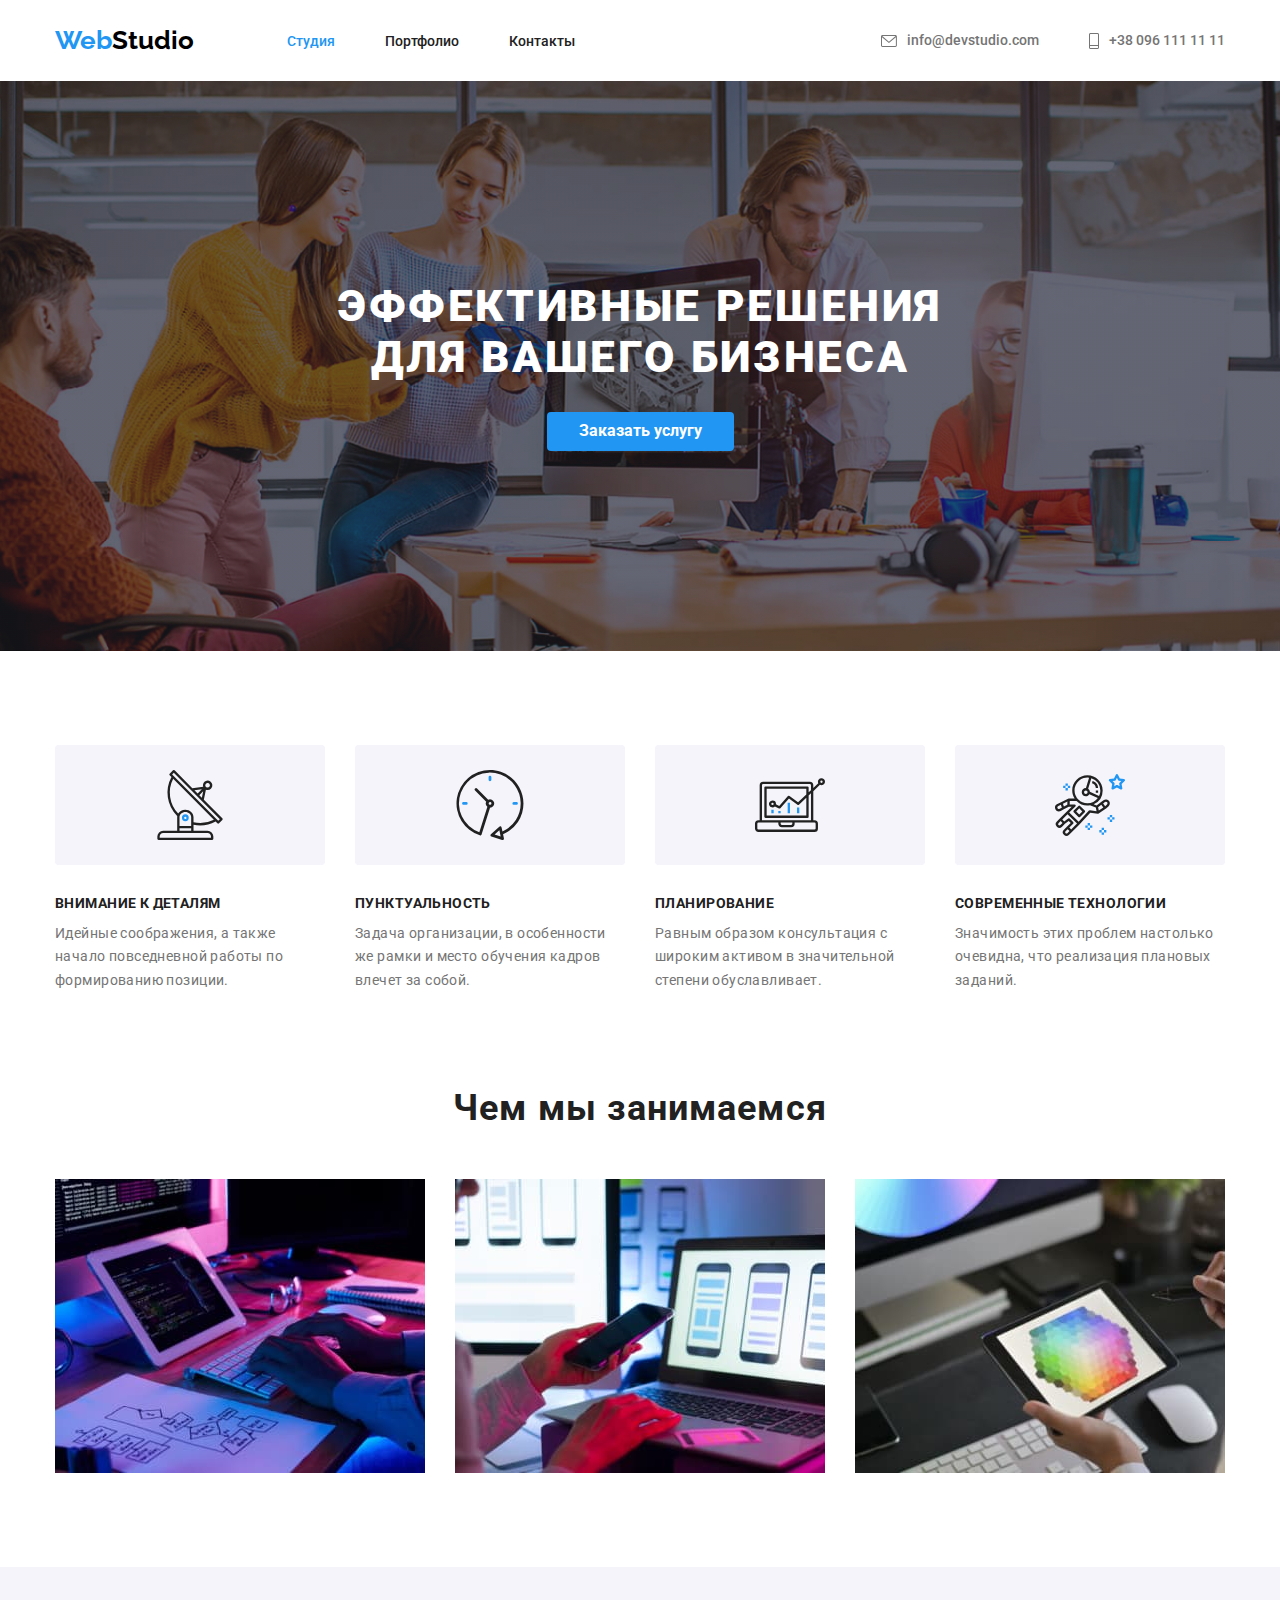
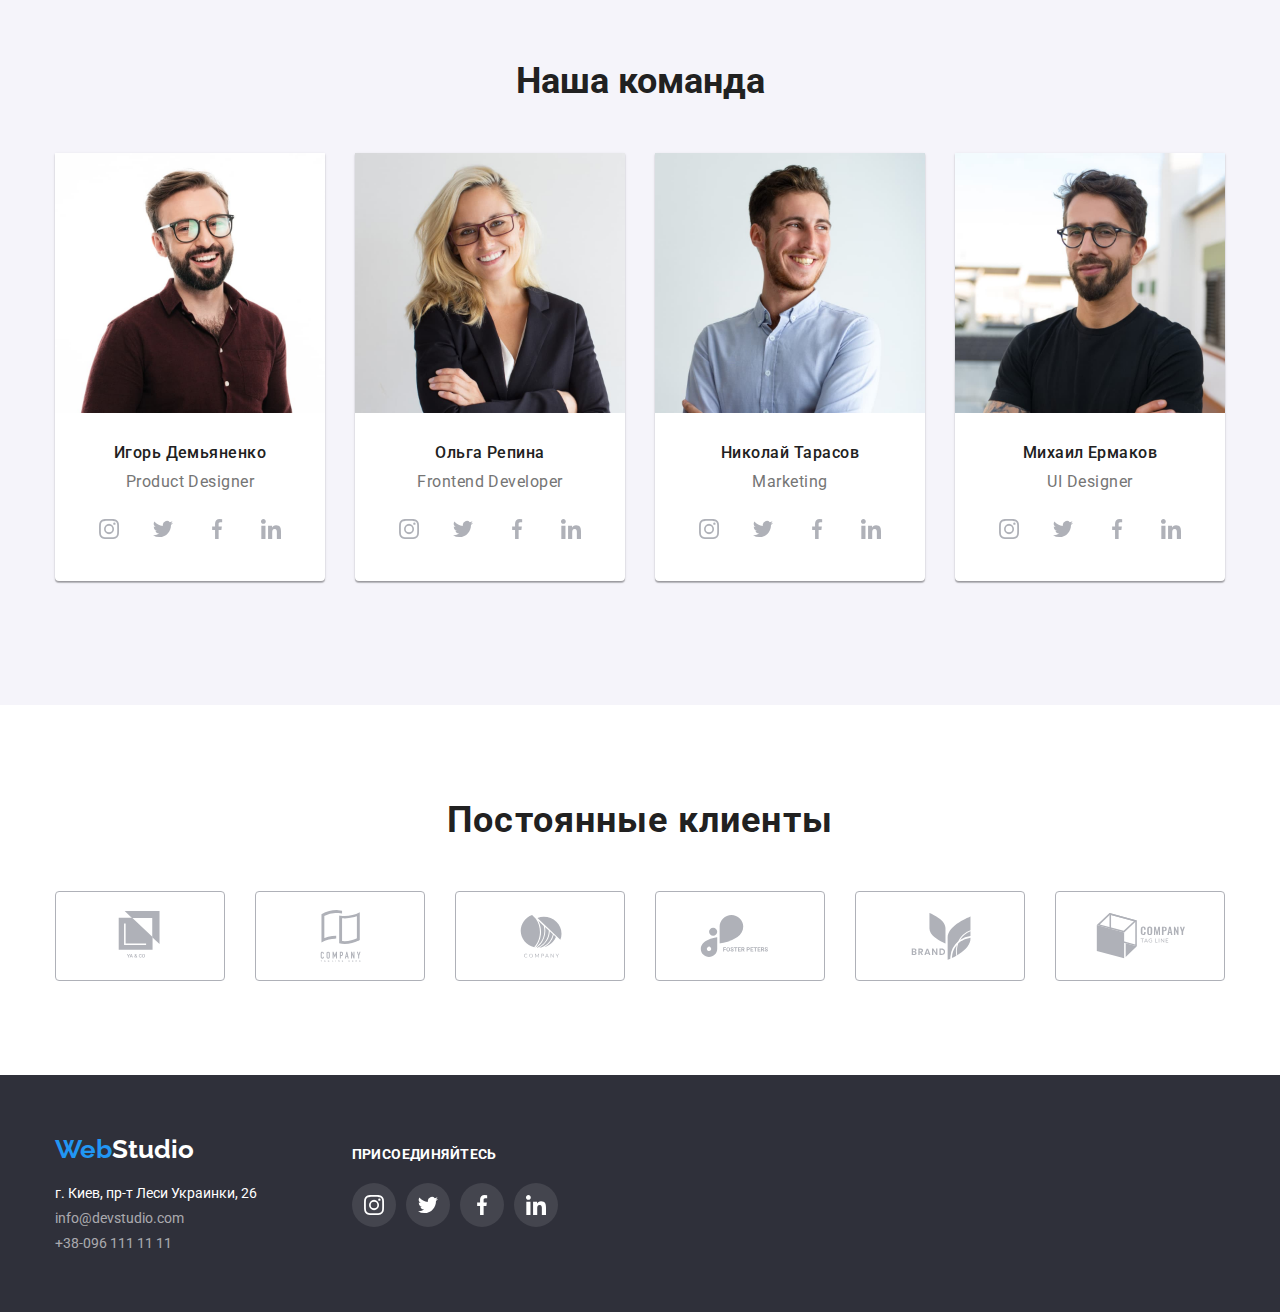
==== index.html @ b28bff88 "my five commit" ====
<!DOCTYPE html>
<html lang="ru">
<head>
    <meta charset="UTF-8">
    <meta name="viewport" content="width=device-width, initial-scale=1.0">
    <link rel="stylesheet" href="./css/normolize.css">
    <link rel="stylesheet" href="./css/style.css">
    <link rel="preconnect" href="https://fonts.gstatic.com">
    <link href="https://fonts.googleapis.com/css2?family=Raleway:wght@700&family=Roboto:wght@400;500;700;900&display=swap" rel="stylesheet">
    <title>WebStudio</title>
</head>
<body>

    <header class="header">
        <div class="container">
            <nav class="header-nav">
            <a class="logo" href="./index.html"><span class="logo-blue">Web</span>Studio</a>
            <ul class="nav-list">
                <li class="isActive"><a class="nav-link" href="./index.html">Студия</a></li>
                <li><a class="nav-link" href="./portfolio.html">Портфолио</a></li>
                <li><a class="nav-link" href="">Контакты</a></li>
            </ul>
            </nav>
            <ul class="contacts-list">
                <li class="contacts-aktive"><a class="contacts" href="mailto:info@devstudio.com">
                    <svg class="link-icon-mail" width="16" height="12">
                        <use href="./images/icons.svg#icon-mail"></use>
                    </svg>info@devstudio.com</a></li>
                <li class="contacts-aktive"><a class="contacts" href="tel:+38 096 111 11 11">
                    <svg class="link-icon-tel" width="10" height="16">
                        <use href="./images/icons.svg#icon-smartphone"></use>
                    </svg>+38 096 111 11 11</a></li>
            </ul>
            
        </div>
    </header>
    
    <main>
    <section class="hero">
        <div class="container">
            <h1>Эффективные решения<br/> для вашего бизнеса</h1>
            <a class="order" href="#">Заказать услугу</a>
        </div>
    </section>
    <section class="advantages">
        <div class="container">
            <ul class="advantages-list">
                <li class="advantages-li">
                    <div class="advantage-box">
                        <svg class="advantage-svg" width="270" height="120">
                            <use href="./images/icons.svg#icon-group-1"> </use>
                        </svg>
                    </div>
                    <div class="advantage-container">
                      <h3 class="advantages-title">Внимание к деталям</h3>
                      <p class="description">Идейные соображения, а также начало повседневной работы по формированию позиции.</p>
                    </div>
                </li>
                <li class="advantages-li">
                    <div class="advantage-box">
                        <svg class="advantage-svg" width="270" height="120">
                            <use href="./images/icons.svg#icon-group-2"> </use>
                        </svg>
                    </div>
                    <div class="advantage-container">
                      <h3 class="advantages-title">Пунктуальность</h3>
                      <p class="description">Задача организации, в особенности же рамки и место обучения кадров влечет за собой.</p>
                    </div>
                </li>
                <li class="advantages-li">
                    <div class="advantage-box">
                        <svg class="advantage-svg" width="270" height="120">
                            <use href="./images/icons.svg#icon-group-3"> </use>
                        </svg>
                    </div>
                    <div class="advantage-container">
                      <h3 class="advantages-title">Планирование</h3>
                      <p class="description">Равным образом консультация с широким активом в значительной степени обуславливает.</p>
                    </div>
                </li>
                <li class="advantages-li">
                    <div class="advantage-box">
                        <svg class="advantage-svg" width="270" height="120">
                            <use href="./images/icons.svg#icon-group-4"> </use>
                        </svg>
                    </div>
                    <div class="advantage-container">
                      <h3 class="advantages-title">Современные технологии</h3>
                      <p class="description">Значимость этих проблем настолько очевидна, что реализация плановых заданий.</p>
                    </div>
                </li>
            </ul>
        </div>
    </section>
    <section class="make">
        <div class="container">
        <h2 class="make-title">Чем мы занимаемся</h2>
          <ul class="make-list">
          <li>
              <div class="make-thumb">
                  <img src="./images/img.jpg" alt="Верстка">
              </div>
          </li>
          <li>
              <div class="make-thumb">
                  <img src="./images/img2.jpg" alt="Програмирование">
              </div>
          </li>
          <li>
              <div class="make-thumb">
                  <img src="./images/img3.jpg" alt="Дизайн">
              </div>
          </li>
          </ul>
        </div>
    </section>
    <section class="team-container">
        <div class="container">
            <h2 class="team-title">Наша команда</h2>
            <ul class="team">
                <div class="teamboxing">
                    <li class="team-box">
                      <div class="team-thumb">
                        <img src="./images/1.jpg" alt="Игорь Демьяненко">
                      </div>
                      <div class="container-team-title">
                        <h3 class="name">Игорь Демьяненко</h3>
                        <p class="specialty">Product Designer</p>
                        <ul class="socials">
                          <li class="social-list">
                            <a href="#" class="social-link" aria-label="на instagram">
                              <svg class="icon-social">
                                <use href="./images/icons.svg#icon-inst"></use>
                              </svg>
                            </a>
                          </li>
                          <li class="social-list">
                            <a href="#" class="social-link" aria-label="на twitter">
                              <svg class="icon-social">
                                <use href="./images/icons.svg#icon-tvit"></use>
                              </svg>
                            </a>
                          </li>
                          <li class="social-list">
                            <a href="#" class="social-link" aria-label="на facebook">
                              <svg class="icon-social">
                                <use href="./images/icons.svg#icon-face"></use>
                              </svg>
                            </a>
                          </li>
                          <li class="social-list">
                            <a href="#" class="social-link" aria-label="на linkedin">
                              <svg class="icon-social">
                                <use href="./images/icons.svg#icon-linkd"></use>
                              </svg>
                            </a>
                          </li>
                        </ul>
                      </div>
                    </li>
                </div>
                <div class="teamboxing">
                    <li class="team-box">
                      <div class="team-thumb">
                        <img src="./images/2.jpg" alt="Ольга Репина">
                      </div>
                      <div class="container-team-title">
                        <h3 class="name">Ольга Репина</h3>
                        <p class="specialty">Frontend Developer</p>
                        <ul class="socials">
                          <li class="social-list">
                            <a href="#" class="social-link" aria-label="на instagram">
                              <svg class="icon-social">
                                <use href="./images/icons.svg#icon-inst"></use>
                              </svg>
                            </a>
                          </li>
                          <li class="social-list">
                            <a href="#" class="social-link" aria-label="на twitter">
                              <svg class="icon-social">
                                <use href="./images/icons.svg#icon-tvit"></use>
                              </svg>
                            </a>
                          </li>
                          <li class="social-list">
                            <a href="#" class="social-link" aria-label="на facebook">
                              <svg class="icon-social">
                                <use href="./images/icons.svg#icon-face"></use>
                              </svg>
                            </a>
                          </li>
                          <li class="social-list">
                            <a href="#" class="social-link" aria-label="на linkedin">
                              <svg class="icon-social">
                                <use href="./images/icons.svg#icon-linkd"></use>
                              </svg>
                            </a>
                          </li>
                          </ul>
                        </div>   
                    </li>
                </div>
                <div class="teamboxing">
                    <li class="team-box">
                      <div class="team-thumb">
                        <img src="./images/3.jpg" alt="Николай Тарасов">
                      </div>
                      <div class="container-team-title">  
                        <h3 class="name">Николай Тарасов</h3>
                        <p class="specialty">Marketing</p>
                        <ul class="socials">
                          <li class="social-list">
                            <a href="#" class="social-link" aria-label="на instagram">
                              <svg class="icon-social">
                                <use href="./images/icons.svg#icon-inst"></use>
                              </svg>
                            </a>
                          </li>
                          <li class="social-list">
                            <a href="#" class="social-link" aria-label="на twitter">
                              <svg class="icon-social">
                                <use href="./images/icons.svg#icon-tvit"></use>
                              </svg>
                            </a>
                          </li>
                          <li class="social-list">
                            <a href="#" class="social-link" aria-label="на facebook">
                              <svg class="icon-social">
                                <use href="./images/icons.svg#icon-face"></use>
                              </svg>
                            </a>
                          </li>
                          <li class="social-list">
                            <a href="#" class="social-link" aria-label="на linkedin">
                              <svg class="icon-social">
                                <use href="./images/icons.svg#icon-linkd"></use>
                              </svg>
                            </a>
                          </li>
                        </ul>
                      </div> 
                    </li>
                </div>
                <div class="teamboxing">
                    <li class="team-box">
                      <div class="team-thumb">
                        <img src="./images/4.jpg" alt="Михаил Ермаков">
                      </div>
                      <div class="container-team-title">   
                        <h3 class="name">Михаил Ермаков</h3>
                        <p class="specialty">UI Designer</p>
                        <ul class="socials">
                          <li class="social-list">
                            <a href="#" class="social-link" aria-label="на instagram">
                              <svg class="icon-social">
                                <use href="./images/icons.svg#icon-inst"></use>
                              </svg>
                            </a>
                          </li>
                          <li class="social-list">
                            <a href="#" class="social-link" aria-label="на twitter">
                              <svg class="icon-social">
                                <use href="./images/icons.svg#icon-tvit"></use>
                              </svg>
                            </a>
                          </li>
                          <li class="social-list">
                            <a href="#" class="social-link" aria-label="на facebook">
                              <svg class="icon-social">
                                <use href="./images/icons.svg#icon-face"></use>
                              </svg>
                            </a>
                          </li>
                          <li class="social-list">
                            <a href="#" class="social-link" aria-label="на linkedin">
                              <svg class="icon-social">
                                <use href="./images/icons.svg#icon-linkd"></use>
                              </svg>
                            </a>
                          </li>
                        </ul>
                      </div>
                    </li>
                </div>
            </ul>
        </div>
    </section>
    <section class="clients">
        <div class="container">
            <h2 class="client-title">Постоянные клиенты</h2>
            <ul class="client-list">
                <li class="item">
                  <a class="client-link" href="#">
                    <svg class="icon-customer">
                      <use href="./images/icons.svg#icon-client-1"></use>
                    </svg>
                  </a>
                </li>
                <li class="item">
                    <a class="client-link" href="#">
                      <svg class="icon-customer">
                        <use href="./images/icons.svg#icon-client-2"></use>
                      </svg>
                    </a>
                </li>
                <li class="item">
                    <a class="client-link" href="#">
                      <svg class="icon-customer">
                        <use href="./images/icons.svg#icon-client-3"></use>
                      </svg>
                    </a>
                </li>
                <li class="item">
                    <a class="client-link" href="#">
                      <svg class="icon-customer">
                        <use href="./images/icons.svg#icon-client-4"></use>
                      </svg>
                    </a>
                </li>
                <li class="item">
                    <a class="client-link" href="#">
                      <svg class="icon-customer">
                        <use href="./images/icons.svg#icon-client-5"></use>
                      </svg>
                    </a>
                </li>
                <li class="item">
                    <a class="client-link" href="#">
                      <svg class="icon-customer">
                        <use href="./images/icons.svg#icon-client-6"></use>
                      </svg>
                    </a>
                </li>
            </ul>
        </div>

    </section>
   
    </main>
    <footer>
        <div class="container">
            <div class="footer-left">
                <a class="logo-footer" href="./index.html"><span class="logo-blue">Web</span>Studio</a>
                <address>
                <p class="adress">г. Киев, пр-т Леси Украинки, 26</p>
                <a class="footer-contacts" href="mailto:info@devstudio.com">info@devstudio.com</a>
                <a class="footer-contacts" href="tel:+38 096 111 11 11">+38-096 111 11 11</a>
                </address>
            </div>
            <div class="social-icons-footer">
                <h3 class="social-footer-item">присоединяйтесь</h3>
                <ul class="socials">
                    <li class="social-list">
                      <a href="#" class="social-link" aria-label="на instagram">
                        <svg class="icon-social">
                          <use href="./images/icons.svg#icon-inst"></use>
                        </svg>
                      </a>
                    </li>
                    <li class="social-list">
                      <a href="#" class="social-link" aria-label="на twitter">
                        <svg class="icon-social">
                          <use href="./images/icons.svg#icon-tvit"></use>
                        </svg>
                      </a>
                    </li>
                    <li class="social-list">
                      <a href="#" class="social-link" aria-label="на facebook">
                        <svg class="icon-social">
                          <use href="./images/icons.svg#icon-face"></use>
                        </svg>
                      </a>
                    </li>
                    <li class="social-list">
                      <a href="#" class="social-link" aria-label="на linkedin">
                        <svg class="icon-social">
                          <use href="./images/icons.svg#icon-linkd"></use>
                        </svg>
                      </a>
                    </li>
                    </ul>
            </div>
        </div>
    </footer>
</body>
</html>
---- css/normolize.css ----
/*! modern-normalize v1.0.0 | MIT License | https://github.com/sindresorhus/modern-normalize */

/*
Document
========
*/

/**
Use a better box model (opinionated).
*/

*,
*::before,
*::after {
	box-sizing: border-box;
}

/**
Use a more readable tab size (opinionated).
*/

:root {
	-moz-tab-size: 4;
	tab-size: 4;
}

/**
1. Correct the line height in all browsers.
2. Prevent adjustments of font size after orientation changes in iOS.
*/

html {
	line-height: 1.15; /* 1 */
	-webkit-text-size-adjust: 100%; /* 2 */
}

/*
Sections
========
*/

/**
Remove the margin in all browsers.
*/

body {
	margin: 0;
}

/**
Improve consistency of default fonts in all browsers. (https://github.com/sindresorhus/modern-normalize/issues/3)
*/

body {
	font-family:
		system-ui,
		-apple-system, /* Firefox supports this but not yet `system-ui` */
		'Segoe UI',
		Roboto,
		Helvetica,
		Arial,
		sans-serif,
		'Apple Color Emoji',
		'Segoe UI Emoji';
}

/*
Grouping content
================
*/

/**
1. Add the correct height in Firefox.
2. Correct the inheritance of border color in Firefox. (https://bugzilla.mozilla.org/show_bug.cgi?id=190655)
*/

hr {
	height: 0; /* 1 */
	color: inherit; /* 2 */
}

/*
Text-level semantics
====================
*/

/**
Add the correct text decoration in Chrome, Edge, and Safari.
*/

abbr[title] {
	text-decoration: underline dotted;
}

/**
Add the correct font weight in Edge and Safari.
*/

b,
strong {
	font-weight: bolder;
}

/**
1. Improve consistency of default fonts in all browsers. (https://github.com/sindresorhus/modern-normalize/issues/3)
2. Correct the odd 'em' font sizing in all browsers.
*/

code,
kbd,
samp,
pre {
	font-family:
		ui-monospace,
		SFMono-Regular,
		Consolas,
		'Liberation Mono',
		Menlo,
		monospace; /* 1 */
	font-size: 1em; /* 2 */
}

/**
Add the correct font size in all browsers.
*/

small {
	font-size: 80%;
}

/**
Prevent 'sub' and 'sup' elements from affecting the line height in all browsers.
*/

sub,
sup {
	font-size: 75%;
	line-height: 0;
	position: relative;
	vertical-align: baseline;
}

sub {
	bottom: -0.25em;
}

sup {
	top: -0.5em;
}

/*
Tabular data
============
*/

/**
1. Remove text indentation from table contents in Chrome and Safari. (https://bugs.chromium.org/p/chromium/issues/detail?id=999088, https://bugs.webkit.org/show_bug.cgi?id=201297)
2. Correct table border color inheritance in all Chrome and Safari. (https://bugs.chromium.org/p/chromium/issues/detail?id=935729, https://bugs.webkit.org/show_bug.cgi?id=195016)
*/

table {
	text-indent: 0; /* 1 */
	border-color: inherit; /* 2 */
}

/*
Forms
=====
*/

/**
1. Change the font styles in all browsers.
2. Remove the margin in Firefox and Safari.
*/

button,
input,
optgroup,
select,
textarea {
	font-family: inherit; /* 1 */
	font-size: 100%; /* 1 */
	line-height: 1.15; /* 1 */
	margin: 0; /* 2 */
}

/**
Remove the inheritance of text transform in Edge and Firefox.
1. Remove the inheritance of text transform in Firefox.
*/

button,
select { /* 1 */
	text-transform: none;
}

/**
Correct the inability to style clickable types in iOS and Safari.
*/

button,
[type='button'],
[type='reset'],
[type='submit'] {
	-webkit-appearance: button;
}

/**
Remove the inner border and padding in Firefox.
*/

::-moz-focus-inner {
	border-style: none;
	padding: 0;
}

/**
Restore the focus styles unset by the previous rule.
*/

:-moz-focusring {
	outline: 1px dotted ButtonText;
}

/**
Remove the additional ':invalid' styles in Firefox.
See: https://github.com/mozilla/gecko-dev/blob/2f9eacd9d3d995c937b4251a5557d95d494c9be1/layout/style/res/forms.css#L728-L737
*/

:-moz-ui-invalid {
	box-shadow: none;
}

/**
Remove the padding so developers are not caught out when they zero out 'fieldset' elements in all browsers.
*/

legend {
	padding: 0;
}

/**
Add the correct vertical alignment in Chrome and Firefox.
*/

progress {
	vertical-align: baseline;
}

/**
Correct the cursor style of increment and decrement buttons in Safari.
*/

::-webkit-inner-spin-button,
::-webkit-outer-spin-button {
	height: auto;
}

/**
1. Correct the odd appearance in Chrome and Safari.
2. Correct the outline style in Safari.
*/

[type='search'] {
	-webkit-appearance: textfield; /* 1 */
	outline-offset: -2px; /* 2 */
}

/**
Remove the inner padding in Chrome and Safari on macOS.
*/

::-webkit-search-decoration {
	-webkit-appearance: none;
}

/**
1. Correct the inability to style clickable types in iOS and Safari.
2. Change font properties to 'inherit' in Safari.
*/

::-webkit-file-upload-button {
	-webkit-appearance: button; /* 1 */
	font: inherit; /* 2 */
}

/*
Interactive
===========
*/

/*
Add the correct display in Chrome and Safari.
*/

summary {
	display: list-item;
}
---- css/style.css ----
:root {
    --white-text: #FFFFFF;
    --blue-text: #2196F3;
    --grey-text: #757575;
    --graphite-text: #212121;
    --black-text: #000000;
    --grey-text-op60: rgba(255, 255, 255, 0.6);
    --back-gray: #2F303A;
    --back-white: #E5E5E5;
    --back-gray-light: #F5F4FA;
}

*{
    margin: 0;
    padding: 0;
    box-sizing: border-box;
}

ul {
    list-style: none;
    margin: 0;
    padding: 0;
}

img {
    max-width: 100%;
    display: block;
}
a {
    text-decoration: none;
  }

li {
    text-decoration: none;
    margin: 0;
  }

body {
    font-family: 'Roboto', sans-serif;
}

.container {
    width: 1200px;
    padding: 0 15px;
    margin: 0 auto;
    
}

/*HEDER*/
.header .container {
    display: flex;
    align-items: center;
}
.header-nav,
.nav-list,
.contacts-list {
    display: flex;
}

.header-nav {
    align-items: center;
}

.nav-list {
    margin-left: 93px;   
}

.nav-list a,
.contacts-list a{
    display: block;
    padding: 32px 0;
}

.nav-list li:not(:last-child) {
    margin-right: 50px;
}

.logo {
    font-family: Raleway;
    font-style: normal;
    font-weight: bold;
    color: var(--black-text);
    font-size: 26px;

}

.logo-blue {
    font-family: Raleway;
    font-style: normal;
    font-weight: bold;
    color: var(--blue-text);
    font-size: 26px;
}

/* .nav-link:active {
    font-style: normal;
    font-weight: 500;
    font-size: 14px;
    color: var(--blue-text);
} */

.isActive .nav-link {
    color: var(--blue-text);

}

.nav-link {
    font-style: normal;
    font-weight: 500;
    font-size: 14px;
    color: var(--graphite-text);
    padding: 32px 0;
}

.nav-link:hover {
    font-style: normal;
    font-weight: 500;
    font-size: 14px;
    color: var(--blue-text);
}

.contacts {
    font-style: normal;
    font-weight: 500;
    font-size: 14px;
    color: var(--grey-text);
}


.contacts-list {
    display: flex;
    margin-left: auto;
    margin-right: 0;
}

.contacts-list li:last-child {
    margin-left: 50px;
}

.contacts-list .contacts .link-icon-mail, .link-icon-tel {
    fill: currentColor;
    vertical-align: middle;
    margin-right: 10px;
}

.contacts:hover {
    font-style: normal;
    font-weight: 500;
    font-size: 14px;
    color: var(--blue-text);
}


/* HERO*/

h1 {
    text-transform: uppercase;
    font-style: normal;
    font-weight: 900;
    font-size: 44px;
    color: var(--white-text);
    text-align: center;
    letter-spacing: 0.06em;
    margin-bottom: 30px;
    
}

.order {
    font-style: normal;
    font-weight: bold;
    font-size: 16px;
    color: var(--white-text);
    text-align: center;
    background: #2196F3;
    border-radius: 4px;
    padding: 10px 32px;
    justify-content: center;
    display: inline-block;
    align-items: center;
   
}

.order:hover {
    box-shadow: 0px 4px 4px rgba(0, 0, 0, 0.15);
    border-radius: 4px;
}

.hero {
    background-image: linear-gradient(to right, rgba(47,48,58,0.4), rgba(47,48,58,0.4)),url(../images/hat.jpg);
    background-repeat: no-repeat;
    background-size: cover;
    background-position: center;
    max-width: 1600px;
    margin-right: auto;
    margin-left: auto;
    text-align: center;
    padding-top: 200px;
    padding-bottom: 200px;

}


/*ADVANTAGES*/

.advantage-box {
    display: flex;
    justify-content: center;
    align-items: center;
    width: 100%;
    background-color: #f5f4fa;
    border-radius: 4px;
    /* margin-bottom: 30px; */
}

.advantage-container {
    padding-top: 30px;
}

.advantages {
    padding-top: 94px;
    padding-bottom: 94px;
}

.advantages-list {
    display: flex;
}

.advantages-list li:not(:last-child) {
    margin-right: 30px;
}
.advantages-title {
    text-transform: uppercase;
    font-style: normal;
    font-weight: bold;
    font-size: 14px;
    line-height: 1.19;
    letter-spacing: 0.03em;
    color: var(--graphite-text);
    margin-bottom: 10px;
}

.description {
    font-family: Roboto;
    font-style: normal;
    font-weight: normal;
    font-size: 14px;
    line-height: 1.71;
    color: var(--grey-text);
    letter-spacing: 0.03em;
}

/*MAKE*/

.make {
    padding-bottom: 94px;
}

.make-title {
    font-family: Roboto;
    font-style: normal;
    font-weight: bold;
    font-size: 36px;
    text-align: center;
    line-height: 1.17;
    letter-spacing: 0.03em;
    color: #212121;
    margin-bottom: 50px;
}

.make-list {
    display: flex;
}

.make-list li:not(:last-child) {
    margin-right: 30px;
}

/*TEAM*/

.team-container {
    background: #F5F4FA;
    padding-top: 94px;
    padding-bottom: 94px;
    
}

.team-title {
    font-style: normal;
    font-weight: bold;
    font-size: 36px;
    color: var(--graphite-text);
    margin-bottom: 50px;
    text-align: center;
}

.team-box {
    background: #FFFFFF;
    box-shadow: 0px 1px 3px rgba(0, 0, 0, 0.12), 0px 1px 1px rgba(0, 0, 0, 0.14), 0px 2px 1px rgba(0, 0, 0, 0.2);
    border-radius: 0px 0px 4px 4px;
   
}

.team {
    display: flex;
    
}

.team .teamboxing:not(:last-child) {
    margin-right: 30px;
}

.teamboxing {
    margin-bottom: 30px;
}

.socials {
    display: flex;
    align-items: center;
    justify-content: center;
    
    
    
}

.social-list {
    margin-right: 10px;
}

.social-list:last-child {
    margin-right:  0px;
}

.social-link {
    width: 44px;
    height: 44px;
    display: block;
    background: #FFFFFF;
    border-radius: 50%;
}

.social-link:hover .icon-social {
    background: #2196F3;
    border-radius: 50%;
    fill: #FFFFFF;
}

.icon-social {
    width: 100%;
    height: 100%;
    fill: #afb1b8;
}

.social-icons-footer .social-link{
    background: rgba(255, 255, 255, 0.1);
}

.social-icons-footer .icon-social {
    fill: #fff;
}

.container-team-title {
    padding-top: 30px;
    padding-bottom: 30px;
}

.name {
    font-style: normal;
    font-weight: 500;
    font-size: 16px;
    color: var(--graphite-text);
    text-align: center;
    line-height: 1.19;
    letter-spacing: 0.03em;
    /* padding-top: 30px;
    padding-bottom: 10px; */
    margin-bottom: 10px;
}

.specialty {
    font-style: normal;
    font-weight: normal;
    font-size: 16px;
    color: var(--grey-text);
    text-align: center;
    line-height: 1.19;
    letter-spacing: 0.03em;
    margin-bottom: 16px;
}

/*CLIENTS*/

.clients {
    padding: 94px 0;
}

.client-title {
    margin-bottom: 50px;
    font-family: Roboto;
    font-style: normal;
    font-weight: bold;
    font-size: 36px;
    text-align: center;
    line-height: 1.17;
    letter-spacing: 0.03em;
    color: #212121;
}

.client-link {
    display: flex;
    justify-content: center;
    align-items: center;
    width: 100%;
    height: 90px;
    border: 1px solid #afb1b8;
    border-radius: 4px;
    color: #afb1b8;  
}

.client-link:hover, .client-link:focus {
    border-color: #2196f3;
    color: #2196F3;
}

.icon-customer {
    fill: currentColor;
}

.client-list {
    display: flex;
    flex-wrap: wrap;
}

.client-list .item {
    width: calc((100% - 30px * 5) / 6);
  }
  .client-list .item:not(:last-child) {
    margin-right: 30px;
  }

/*MAIN*/
.portfolio {
    display: none;
}

.container .btn {
    display: flex;
    width: 100%;
}

.btn {
    display: flex;
    margin-bottom: 50px;
    justify-content: center;    
}

.btn .button:not(:last-child) {
    margin-right: 8px;   
}

/* .button {
    font-family: inherit;
    font-style: normal;
    font-weight: 500;
    font-size: 16px;
    color: #212121;
    background: #F5F4FA;
    border-radius: 4px;
    padding: 6px 22px;   
} */

button:hover {
    font-family: inherit;
    font-style: normal;
    font-weight: 500;
    font-size: 16px;
    color: #FFFFFF;
    background: #2196F3;
    border-radius: 4px;
    box-shadow: 0px 3px 1px rgba(0, 0, 0, 0.1), 0px 1px 2px rgba(0, 0, 0, 0.08), 0px 2px 2px rgba(0, 0, 0, 0.12);
    border-radius: 4px;
}

button:active {
    font-family: inherit;
    font-style: normal;
    font-weight: 500;
    font-size: 16px;
    color: #FFFFFF;
    background: #2196F3;
    box-shadow: 0px 3px 1px rgba(0, 0, 0, 0.1), 0px 1px 2px rgba(0, 0, 0, 0.08), 0px 2px 2px rgba(0, 0, 0, 0.12);
    border-radius: 4px;
}
button {
    font-family: inherit;
    font-style: normal;
    font-weight: 500;
    font-size: 16px;
    color: #212121;
    background: #F5F4FA;
    border-radius: 4px;
    padding: 6px 22px;
    outline: none;
    border: none;
  
}

button,button:active,button:focus {
    outline: none;
    border: none;
}

button:focus {
    color: #FFFFFF;
}

button:focus {
    background: #2196F3;
}

/*WORKING*/

.main-portfolio {
    padding: 94px 0;
}
.work-title {
    font-style: normal;
    font-weight: bold;
    font-size: 18px;
    color: #212121;
    line-height: 2;
    letter-spacing: 0.06em;
    /* margin-top: 20px; */
    margin-bottom: 4px;
    text-align: left;
    /* padding-left: 24px; */
    max-width: 370px;   
}

.work-description {
    font-style: normal;
    font-weight: normal;
    font-size: 16px;
    color: #757575;
    line-height: 1.87;
    letter-spacing: 0.03em;
    text-align: left;
    /* padding-left: 24px; */
    /* padding-bottom: 20px; */
    max-width: 370px;   
} 

.work-section {
    padding: 20px 24px;
}
.container .working {
    display: flex;
    flex-wrap: wrap;
}

.work-card {
    background: #FFFFFF;
    border: 1px solid #EEEEEE;
    box-sizing: border-box;
    max-width: 370px;   
}

.work-card:hover{
    box-shadow: 0px 1px 1px rgba(0, 0, 0, 0.12), 0px 4px 4px rgba(0, 0, 0, 0.06), 1px 4px 6px rgba(0, 0, 0, 0.16);
}

.working {
    margin-left: -30px;
    margin-top: -30px;
}

.working .work-card {
    flex-basis: calc(100%/3-30px);
    margin-left: 30px;
    margin-top: 30px;
}

/* .working li:nth-child(3n + 2) {
    margin-left: 30px;   
}

.working li:nth-child(3n + 2) {
    margin-right: 30px; 
}

.working li:nth-child(4) {
    margin-top: 30px;
    margin-bottom: 30px;
}

.working li:nth-child(5) {
    margin-top: 30px;
    margin-bottom: 30px;
}

.working li:nth-child(6) {
    margin-top: 30px;
    margin-bottom: 30px;
} */

/*FOOTER*/

footer {
    padding: 60px 0;
    display: flex;
    
    background: var(--back-gray);
}

.footer-left {
    width: 25%;
    display: inline-block;
    
}

.logo-footer {
    display: block;
    font-family: Raleway;
    font-style: normal;
    font-weight: bold;
    font-size: 26px;
    color: var(--white-text);
    margin-bottom: 20px;
   
    
}
.adress {
    font-style: normal;
    font-weight: normal;
    font-size: 14px;
    color: var(--white-text);
    
}

.footer-contacts {
    font-style: normal;
    font-weight: normal;
    font-size: 14px;
    color: var(--grey-text-op60);
    display: flex;
    flex-direction: column;
    padding-top: 9px;
}

.social-icons-footer {
    vertical-align: top;
    display: inline-block;
    padding-top: 12px;
}

.social-footer-item {
    
    font-family: Roboto;
    font-style: normal;
    font-weight: bold;
    font-size: 14px;
    line-height: 1.14;
    letter-spacing: 0.03em;
    text-transform: uppercase;
    color: #FFFFFF;
    margin-bottom: 20px;
    
    
}
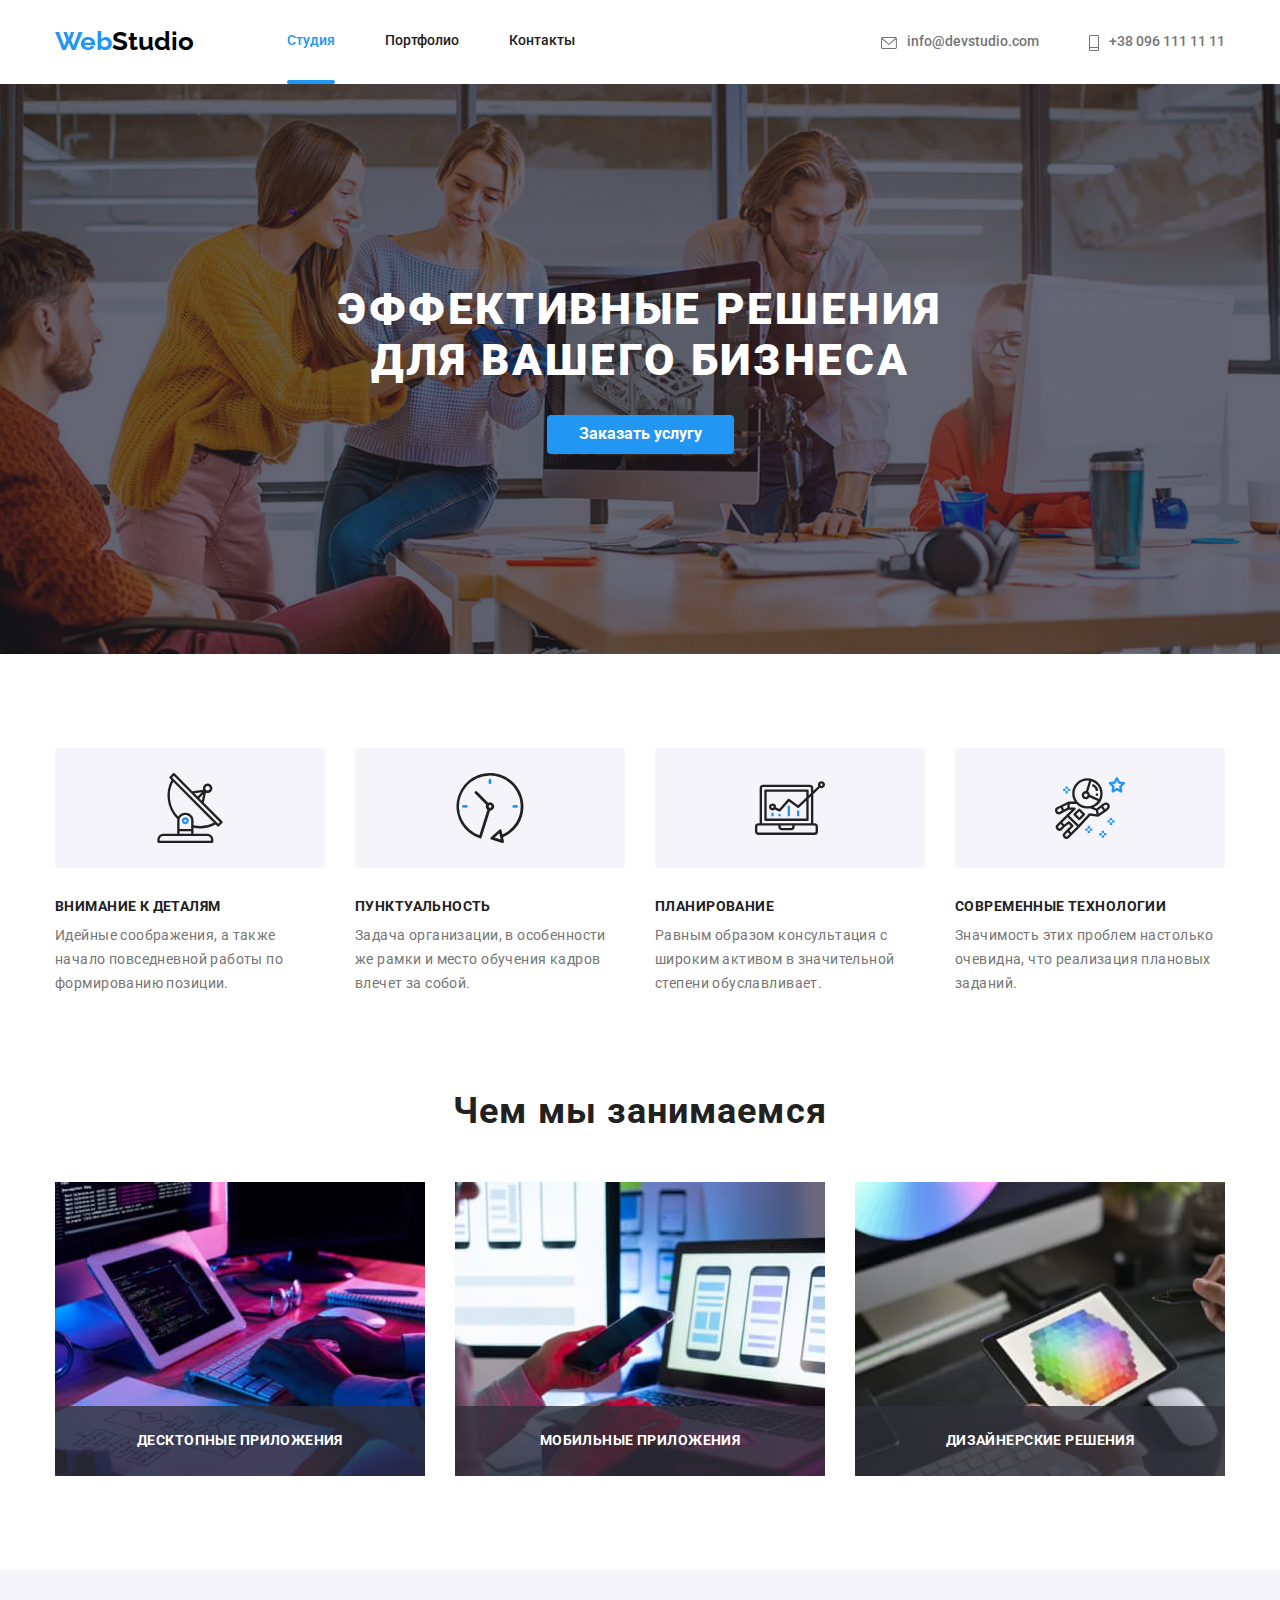
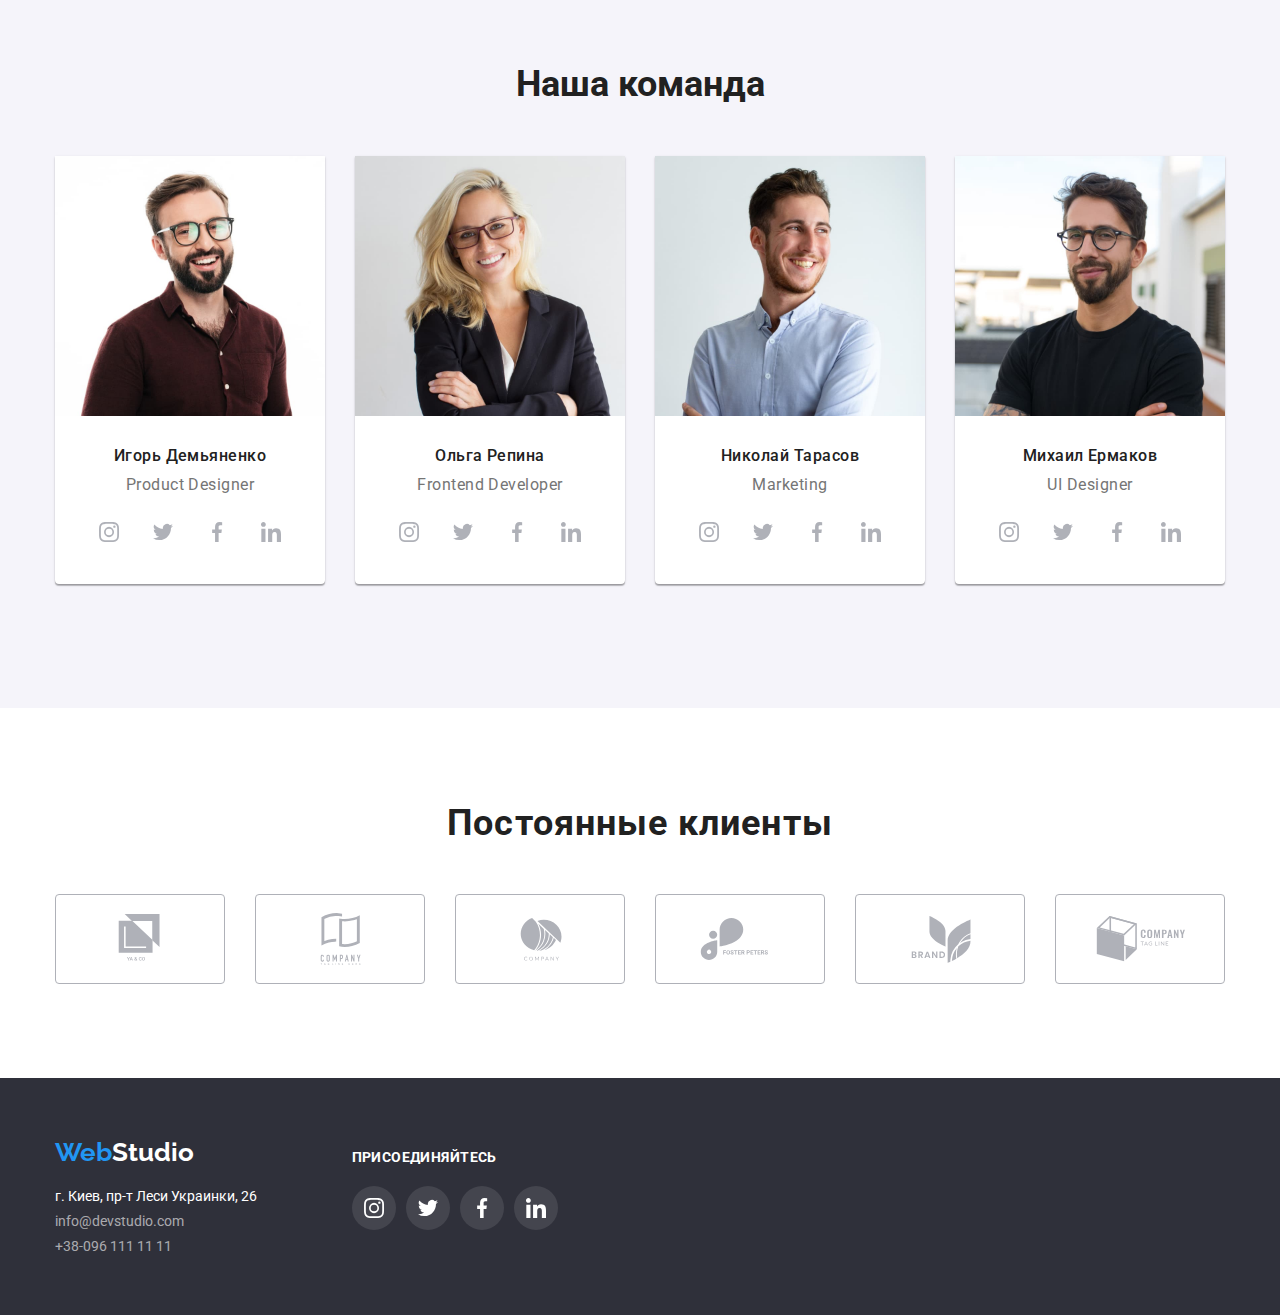
==== commit f1d3f253: "my four commit" ====
--- a/index.html
+++ b/index.html
@@ -99,16 +99,25 @@
           <li>
               <div class="make-thumb">
                   <img src="./images/img.jpg" alt="Верстка">
+                  <div class="make-tumb-title">
+                    <h3>Десктопные приложения</h3>
+                  </div>
               </div>
           </li>
           <li>
               <div class="make-thumb">
                   <img src="./images/img2.jpg" alt="Програмирование">
+                  <div class="make-tumb-title">
+                    <h3>Мобильные приложения</h3>
+                  </div>
               </div>
           </li>
           <li>
               <div class="make-thumb">
                   <img src="./images/img3.jpg" alt="Дизайн">
+                  <div class="make-tumb-title">
+                    <h3>Дизайнерские решения</h3>
+                  </div>
               </div>
           </li>
           </ul>
--- a/css/style.css
+++ b/css/style.css
@@ -102,6 +102,14 @@
 .isActive .nav-link {
     color: var(--blue-text);
 
+}
+
+.isActive::after {
+    display: block;
+    content: "";
+    height: 4px;
+    background: #2196F3;
+    border-radius: 2px;
 }
 
 .nav-link {
@@ -275,6 +283,30 @@
     margin-right: 30px;
 }
 
+.make-thumb {
+    position: relative;
+}
+.make-tumb-title {
+    position: absolute;
+    width: 100%;
+    left: 0;
+    bottom: 0;
+    background: rgba(47, 48, 58, 0.8);
+    padding: 27px 82px;
+}
+
+.make-tumb-title h3 {
+font-family: Roboto;
+font-style: normal;
+font-weight: bold;
+font-size: 14px;
+line-height: 1.14;
+text-align: center;
+letter-spacing: 0.03em;
+text-transform: uppercase;
+color: #FFFFFF;
+}
+
 /*TEAM*/
 
 .team-container {
@@ -579,6 +611,58 @@
     margin-top: 30px;
 }
 
+.work-thumb {
+    position: relative;
+}
+
+.work-thumb::before {
+    content: "";
+    position: absolute;
+    left: 0;
+    top: 0;
+    width: 100%;
+    height: 100%;
+    background: rgba(33, 150, 243, 0.9);
+    opacity: 0;
+    transform: translateY(100%);
+    
+
+}
+
+.work-thumb:hover::before {
+    opacity: 1;
+    transition: 250ms cubic-bezier(0.4, 0, 0.2, 1);
+    transform: translateY(0);
+    
+}
+
+.text {
+    position: absolute;
+    left: 0;
+    top: 0;
+    width: 100%;
+    height: 100%;
+    margin: 0;
+    padding: 63px 24px;
+    color: #ffffff;
+    font-weight: 400;
+    font-size: 18px;
+    line-height: 1.56;
+    opacity: 0;
+    transform: translateY(100%);
+    
+}
+
+.text:hover {
+    opacity: 1;
+    transition: 250ms cubic-bezier(0.4, 0, 0.2, 1);
+    transform: translateY(0);
+    
+}
+
+
+  
+
 /* .working li:nth-child(3n + 2) {
     margin-left: 30px;   
 }
